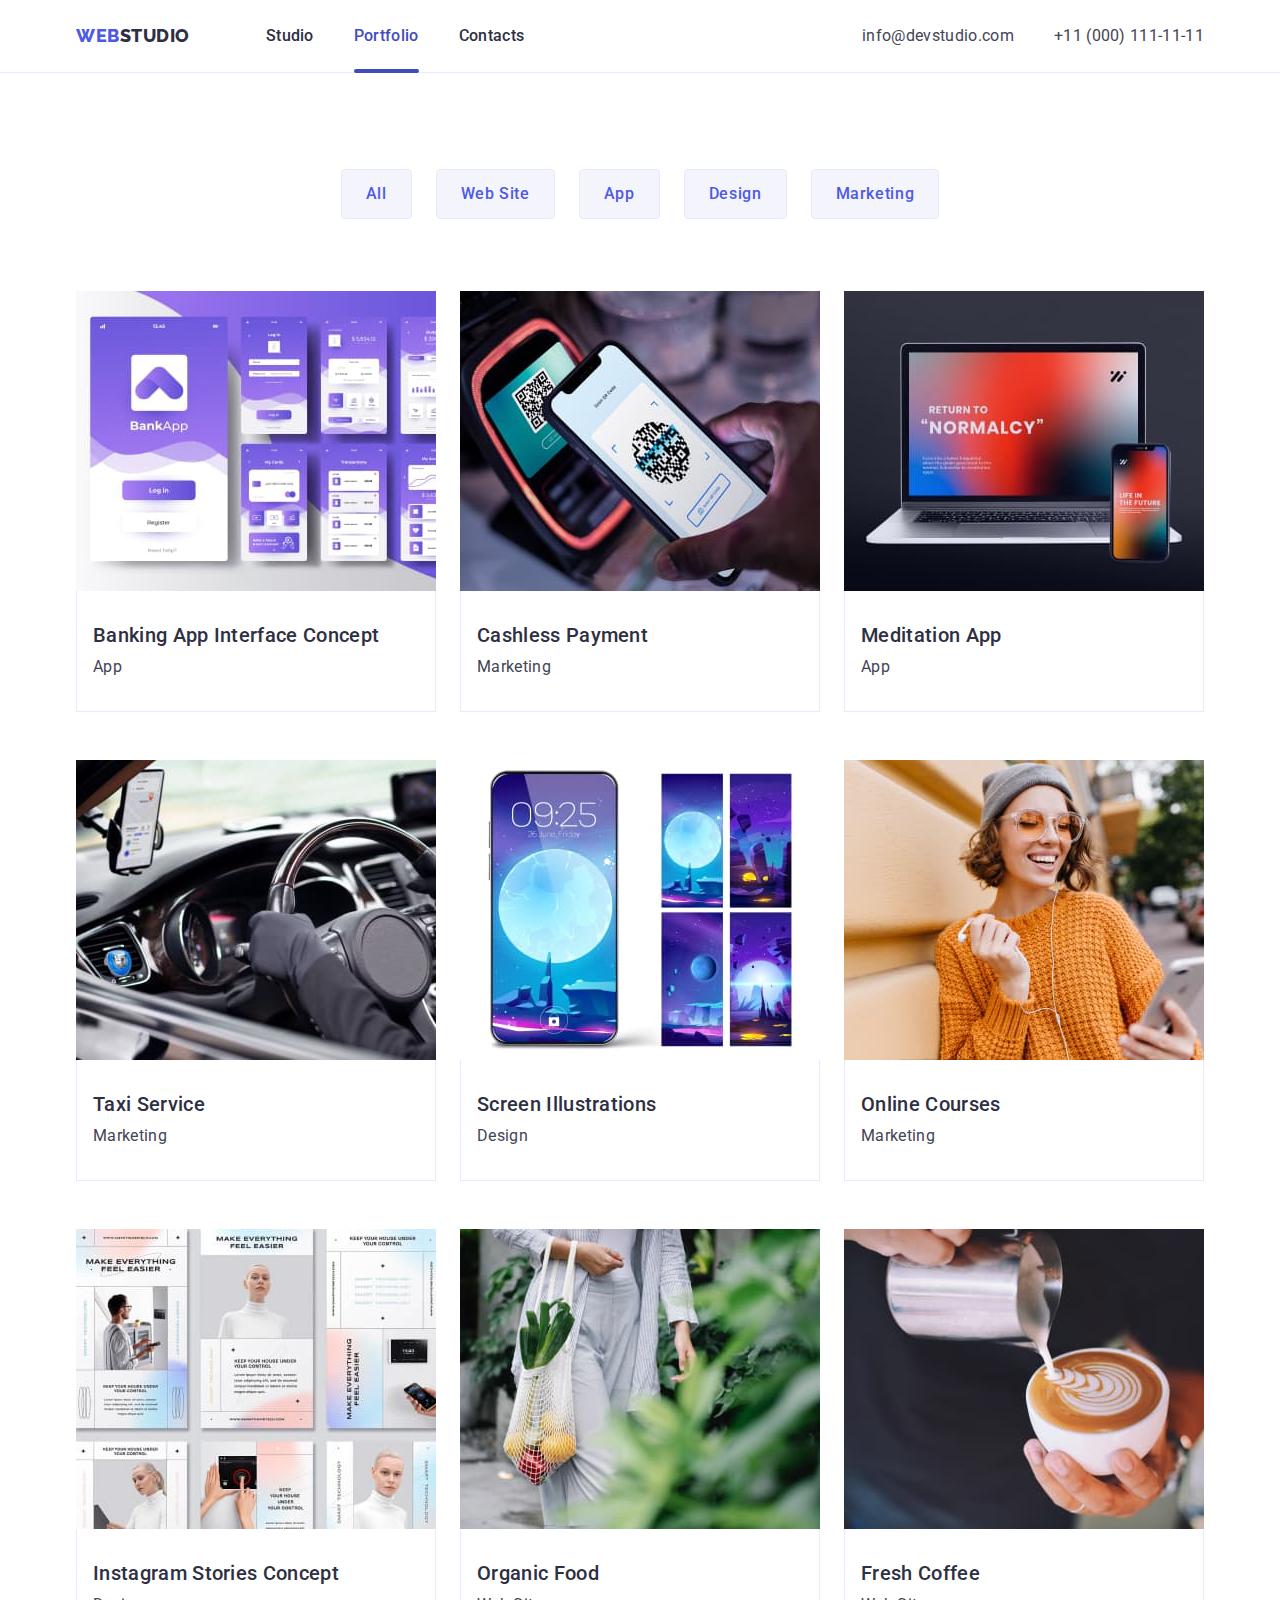
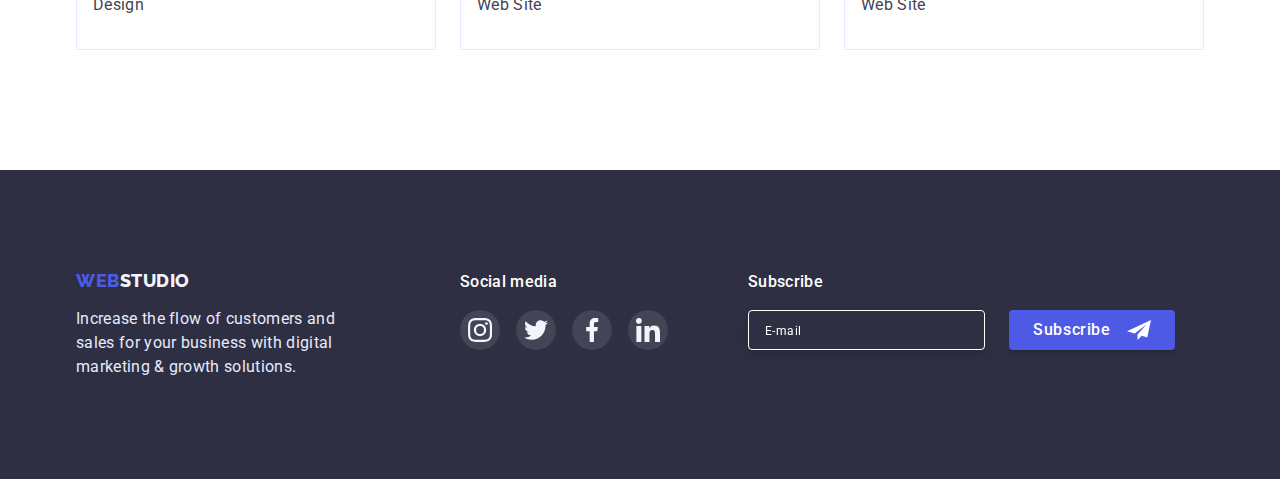
==== portfolio.html @ c6d7f980 "Initial commit" ====
<!DOCTYPE html>
<html lang="en">
  <head>
    <meta charset="UTF-8" />
    <meta http-equiv="X-UA-Compatible" content="IE=edge" />
    <meta name="viewport" content="width=device-width, initial-scale=1.0" />
    <title>Portfolio</title>
    <link rel="preconnect" href="https://fonts.googleapis.com" />
    <link rel="preconnect" href="https://fonts.gstatic.com" crossorigin />
    <link
      href="https://fonts.googleapis.com/css2?family=Raleway:wght@800&family=Roboto:wght@400;500;700&display=swap"
      rel="stylesheet"
    />
    <link
      rel="stylesheet"
      href="https://cdnjs.cloudflare.com/ajax/libs/modern-normalize/1.1.0/modern-normalize.min.css"
    />
    <link rel="stylesheet" href="./css/slyles.css" />
  </head>
  <body>
    <!-- Page header -->
    <header class="page-header">
      <div class="container header-container">
        <nav class="header-nav">
          <a class="logo link" href="./index.html">
            Web <span class="header-logo-color">Studio</span></a
          >
          <ul class="navi-list list">
            <li class="navi-item">
              <a class="navi-link link" href="./index.html">Studio</a>
            </li>
            <li class="navi-item">
              <a class="navi-link link current" href="./portfolio.html"
                >Portfolio</a
              >
            </li>
            <li class="navi-item">
              <a class="navi-link link" href="">Contacts</a>
            </li>
          </ul>
        </nav>
        <address class="address">
          <ul class="address-list list">
            <li>
              <a class="header-mailtel link" href="mailto:info@devstudio.com"
                >info@devstudio.com</a
              >
            </li>
            <li>
              <a class="header-mailtel link" href="tel:+110001111111"
                >+11 (000) 111-11-11</a
              >
            </li>
          </ul>
        </address>
      </div>
    </header>

    <!-- Main contant -->

    <!-- Section project-list -->

    <main>
      <section class="project-box">
        <div class="container">
          <h1 hidden>Our project-list</h1>
          <ul class="button-list list">
            <li class="button-item">
              <button class="btn" type="button">All</button>
            </li>
            <li class="button-item">
              <button class="btn" type="button">Web Site</button>
            </li>
            <li class="button-item">
              <button class="btn" type="button">App</button>
            </li>
            <li class="button-item">
              <button class="btn" type="button">Design</button>
            </li>
            <li class="button-item">
              <button class="btn" type="button">Marketing</button>
            </li>
          </ul>
          <ul class="project-list list">
            <li class="project-item">
              <a class="project-link link" href="">
                <div class="project-img-box">
                  <img
                    src="./images/Banking-app-interface-concept.jpg"
                    alt="our projects"
                    width="360"
                    height="300"
                  />
                  <p class="ovarlay">
                    14 Stylish and User-Friendly App Design Concepts · Task
                    Manager App · Calorie Tracker App · Exotic Fruit Ecommerce
                    App · Cloud Storage App
                  </p>
                </div>
                <div class="project-container">
                  <h2 class="project-title">Banking App Interface Concept</h2>
                  <p class="project-text">App</p>
                </div>
              </a>
            </li>
            <li class="project-item">
              <a class="project-link link" href="">
                <div class="project-img-box">
                  <img
                    src="./images/Cashless-payment.jpg"
                    alt="our projects"
                    width="360"
                    height="300"
                  />
                  <p class="ovarlay">
                    14 Stylish and User-Friendly App Design Concepts · Task
                    Manager App · Calorie Tracker App · Exotic Fruit Ecommerce
                    App · Cloud Storage App
                  </p>
                </div>
                <div class="project-container">
                  <h2 class="project-title">Cashless Payment</h2>
                  <p class="project-text">Marketing</p>
                </div>
              </a>
            </li>
            <li class="project-item">
              <a class="project-link link" href="">
                <div class="project-img-box">
                  <img
                    src="./images/Meditaion-app.jpg"
                    alt="our projects"
                    width="360"
                    height="300"
                  />
                  <p class="ovarlay">
                    14 Stylish and User-Friendly App Design Concepts · Task
                    Manager App · Calorie Tracker App · Exotic Fruit Ecommerce
                    App · Cloud Storage App
                  </p>
                </div>
                <div class="project-container">
                  <h2 class="project-title">Meditation App</h2>
                  <p class="project-text">App</p>
                </div>
              </a>
            </li>
            <li class="project-item">
              <a class="project-link link" href="">
                <div class="project-img-box">
                  <img
                    src="./images/Taxi-service.jpg"
                    alt="our projects"
                    width="360"
                    height="300"
                  />
                  <p class="ovarlay">
                    14 Stylish and User-Friendly App Design Concepts · Task
                    Manager App · Calorie Tracker App · Exotic Fruit Ecommerce
                    App · Cloud Storage App
                  </p>
                </div>
                <div class="project-container">
                  <h2 class="project-title">Taxi Service</h2>
                  <p class="project-text">Marketing</p>
                </div>
              </a>
            </li>
            <li class="project-item">
              <a class="project-link link" href="">
                <div class="project-img-box">
                  <img
                    src="./images/Screen-illustrations.jpg"
                    alt="our projects"
                    width="360"
                    height="300"
                  />
                  <p class="ovarlay">
                    14 Stylish and User-Friendly App Design Concepts · Task
                    Manager App · Calorie Tracker App · Exotic Fruit Ecommerce
                    App · Cloud Storage App
                  </p>
                </div>
                <div class="project-container">
                  <h2 class="project-title">Screen Illustrations</h2>
                  <p class="project-text">Design</p>
                </div>
              </a>
            </li>
            <li class="project-item">
              <a class="project-link link" href="">
                <div class="project-img-box">
                  <img
                    src="./images/Online-courses.jpg"
                    alt="our projects"
                    width="360"
                    height="300"
                  />
                  <p class="ovarlay">
                    14 Stylish and User-Friendly App Design Concepts · Task
                    Manager App · Calorie Tracker App · Exotic Fruit Ecommerce
                    App · Cloud Storage App
                  </p>
                </div>
                <div class="project-container">
                  <h2 class="project-title">Online Courses</h2>
                  <p class="project-text">Marketing</p>
                </div>
              </a>
            </li>
            <li class="project-item">
              <a class="project-link link" href="">
                <div class="project-img-box">
                  <img
                    src="./images/Instagram-stories-concept.jpg"
                    alt="our projects"
                    width="360"
                    height="300"
                  />
                  <p class="ovarlay">
                    14 Stylish and User-Friendly App Design Concepts · Task
                    Manager App · Calorie Tracker App · Exotic Fruit Ecommerce
                    App · Cloud Storage App
                  </p>
                </div>
                <div class="project-container">
                  <h2 class="project-title">Instagram Stories Concept</h2>
                  <p class="project-text">Design</p>
                </div>
              </a>
            </li>
            <li class="project-item">
              <a class="project-link link" href="">
                <div class="project-img-box">
                  <img
                    src="./images/Organic-food.jpg"
                    alt="our projects"
                    width="360"
                    height="300"
                  />
                  <p class="ovarlay">
                    14 Stylish and User-Friendly App Design Concepts · Task
                    Manager App · Calorie Tracker App · Exotic Fruit Ecommerce
                    App · Cloud Storage App
                  </p>
                </div>
                <div class="project-container">
                  <h2 class="project-title">Organic Food</h2>
                  <p class="project-text">Web Site</p>
                </div>
              </a>
            </li>
            <li class="project-item">
              <a class="project-link link" href="">
                <div class="project-img-box">
                  <img
                    src="./images/Fresh-coffee.jpg"
                    alt="our projects"
                    width="360"
                    height="300"
                  />
                  <p class="ovarlay">
                    14 Stylish and User-Friendly App Design Concepts · Task
                    Manager App · Calorie Tracker App · Exotic Fruit Ecommerce
                    App · Cloud Storage App
                  </p>
                </div>
                <div class="project-container">
                  <h2 class="project-title">Fresh Coffee</h2>
                  <p class="project-text">Web Site</p>
                </div>
              </a>
            </li>
          </ul>
        </div>
      </section>
    </main>

    <!-- footer -->

    <footer class="footer footer-box">
      <div class="container footer-container">
        <div class="logo-container">
          <a class="logo link" href="./index.html">
            Web<span class="footer-logo-color">Studio</span></a
          >
          <p class="footer-text">
            Increase the flow of customers and sales for your business with
            digital marketing & growth solutions.
          </p>
        </div>
        <div class="soc-container">
          <h3 class="footer-soc-title">Social media</h3>
          <ul class="footer-soc-list list">
            <li class="footer-soc-item">
              <a href="" class="footer-soc-link link">
                <svg width="24" height="24" class="footer-soc-icon">
                  <use href="./images/icons.svg#icon-instagram"></use>
                </svg>
              </a>
            </li>
            <li class="footer-soc-item">
              <a href="" class="footer-soc-link link">
                <svg width="24" height="24" class="footer-soc-icon">
                  <use href="./images/icons.svg#icon-twitter"></use>
                </svg>
              </a>
            </li>
            <li class="footer-soc-item">
              <a href="" class="footer-soc-link link">
                <svg width="24" height="24" class="footer-soc-icon">
                  <use href="./images/icons.svg#icon-facebook"></use>
                </svg>
              </a>
            </li>
            <li class="footer-soc-item">
              <a href="" class="footer-soc-link link">
                <svg width="24" height="24" class="footer-soc-icon">
                  <use href="./images/icons.svg#icon-linkedin"></use>
                </svg>
              </a>
            </li>
          </ul>
        </div>
        <div class="mailing-container">
          <h3 class="mailing-title">Subscribe</h3>
          <form class="mailing-form">
            <div class="mailing-field">
              <label for="user-email" class="mailing-label-text"></label>
              <input
                type="text"
                placeholder="E-mail"
                class="mailing-input"
                name="user-email"
                id="user-email"
                aria-label="user-email-footer"
              />
            </div>
            <div class="mailing-wrap">
              <button type="submit" class="mailing-send-btn">
                Subscribe
                <svg class="mailing-btn-icon" width="24" height="24">
                  <use href="./images/icons.svg#icon-footericon"></use>
                </svg>
              </button>
            </div>
          </form>
        </div>
      </div>
    </footer>
  </body>
</html>
---- css/slyles.css ----
/**------------- variable list ------------**/

:root {
  --iris-primary-brand: #4d5ae5;
  --ocean-pressed-state: #404bbf;
  --navy-blue-dark: #2e2f42;
  --green-success: #31d0aa;
  --slate-text: #434455;
  --light-slate-subtle-text: #8e8f99;
  --cornflower-accent: #e7e9fc;
  --cloud-light: #f4f4fd;
  --navy-blue-modal-overlay: #2e2f42;
  --grey-hero-background: #2e2f42;
  --text-white-background: #ffffff;
  --timing-function: 250ms cubic-bezier(0.4, 0, 0.2, 1);
}

img {
  width: 100%;
  height: auto;
  display: block;
}

ul,
p,
h1,
h2,
h3,
h4,
h5,
h6 {
  margin: 0;
  padding: 0;
}

button {
  cursor: pointer;
  font-family: inherit;
}

body {
  background-color: var(--text-white);
  font-family: "Roboto", sans-serif;
  color: var(--slate-text);
  letter-spacing: 0.02em;
}

.section {
  padding: 120px 0;
}

.container {
  max-width: 1158px;
  padding-left: 15px;
  padding-right: 15px;
  margin: 0 auto;
  /* outline: 2px solid red; */
}

.list {
  list-style: none;
}

.link {
  text-decoration: none;
}

.visually-hidden {
  position: absolute;
  width: 1px;
  height: 1px;
  margin: -1px;
  border: 0;
  padding: 0;

  white-space: nowrap;
  clip-path: inset(100%);
  clip: rect(0 0 0 0);
  overflow: hidden;
}

/**---------------- header ----------------**/

.page-header {
  padding-top: 24px;
  padding-bottom: 24px;
  border-bottom: 1px solid var(--cornflower-accent);
}

.header-container {
  display: flex;
  align-items: center;
  justify-content: space-between;
}

.logo {
  font-family: "Raleway", sans-serif;
  font-weight: 800;
  font-size: 18px;
  line-height: 1.17;
  display: flex;
  letter-spacing: 0.03em;
  text-transform: uppercase;
  color: var(--iris-primary-brand);
  margin-right: 76px;
}

.header-logo-color {
  color: var(--navy-blue-dark);
}

.header-nav {
  display: flex;
  align-items: center;
}

.navi-list {
  display: flex;
  gap: 40px;
}

.navi-link {
  position: relative;
  display: block;
  font-weight: 500;
  font-size: 16px;
  line-height: 1.5;
  color: var(--navy-blue-dark);
  transition: color var(--timing-function);
}

.navi-link.current {
  color: var(--ocean-pressed-state);
}

.navi-link.current::after {
  position: absolute;
  content: "";
  left: 0;
  bottom: -25px;
  width: 100%;
  height: 4px;
  background-color: currentColor;
  border-radius: 2px;
}

.navi-link:hover,
.navi-link:focus {
  color: var(--ocean-pressed-state);
}

.address {
  font-style: normal;
  color: var(--slate-text);
}

.address-list {
  display: flex;
  gap: 40px;
}

.header-mailtel {
  font-weight: 400;
  font-size: 16px;
  line-height: 1.5;
  color: inherit;
  transition: color var(--timing-function);
}

.header-mailtel:hover,
.header-mailtel:focus {
  color: var(--ocean-pressed-state);
}

/**--------------- hero ---------------**/

.hero {
  max-width: 1440px;
  background-color: var(--grey-hero-background);
  background-image: linear-gradient(
      rgba(46, 47, 66, 0.7),
      rgba(46, 47, 66, 0.7)
    ),
    url(../images/hero-image.jpeg);
  background-repeat: no-repeat;
  background-position: center;
  background-size: cover;
  margin: 0 auto;
}

.hero-container {
  padding-top: 188px;
  padding-bottom: 188px;
}

.main-title {
  max-width: 496px;
  font-size: 56px;
  line-height: 1.07;
  text-align: center;
  color: var(--text-white-background);
  margin: 0 auto;
}

.hero-btn {
  min-width: 169px;
  font-weight: 500;
  font-size: 16px;
  line-height: 1.5;
  display: flex;
  align-items: center;
  letter-spacing: 0.04em;
  color: var(--text-white-background);
  background-color: var(--iris-primary-brand);
  margin: 0 auto;
  padding: 16px 32px;
  gap: 10px;
  box-shadow: 0px 4px 4px rgba(0, 0, 0, 0.15);
  border-radius: 4px;
  margin-top: 48px;
  border: none;
  transition: background-color var(--timing-function);
}

.hero-btn:hover,
.hero-btn:focus {
  background-color: var(--ocean-pressed-state);
}

/**------------ advantage -----------------**/

.advantage {
  padding-bottom: 0;
}

.advantage-title {
  font-weight: 500;
  font-size: 20px;
  line-height: 1.2;
  color: var(--navy-blue-dark);
  margin-top: 8px;
  margin-bottom: 8px;
}

.advantage-list {
  display: flex;
  justify-content: center;
  align-items: center;
  gap: 24px;
}

.advantage-soc-item {
  display: block;
  flex-basis: calc((100% - 72px) / 4);
}

.advantage-text {
  font-size: 16px;
  line-height: 1.5;
}

.advantage-soc-link {
  height: 112px;
  background-color: var(--cloud-light);
  display: flex;
  align-items: center;
  justify-content: center;
  border-radius: 4px;
}

/**--------------- examples ------------**/

.examples-top-title {
  font-size: 36px;
  line-height: 1.11;
  text-align: center;
  text-transform: capitalize;
  color: var(--navy-blue-dark);
  margin-bottom: 72px;
}

.examples-list {
  display: flex;
  flex-wrap: wrap;
  gap: 24px;
}

.examples-item {
  flex-basis: calc((100% - 48px) / 3);
}

/**---------------- team ------------------**/

.team {
  background-color: var(--cloud-light);
  margin: 0 auto;
}

.team-container {
  padding: 32px 16px;
}

.team-top-title {
  font-size: 36px;
  line-height: 1.11;
  text-align: center;
  text-transform: capitalize;
  color: var(--navy-blue-dark);
  margin-bottom: 72px;
}

.team-list {
  display: flex;
  flex-wrap: wrap;
  gap: 24px;
}

.team-title {
  font-weight: 500;
  font-size: 20px;
  line-height: 1.2;
  text-align: center;
  color: var(--navy-blue-dark);
  margin-bottom: 8px;
}

.team-text {
  font-size: 16px;
  line-height: 1.5;
  text-align: center;
  margin-bottom: 8px;
}

.team-item {
  flex-basis: calc((100% - 72px) / 4);
  background-color: var(--text-white-background);
  box-shadow: 0px 1px 6px rgba(46, 47, 66, 0.08),
    0px 1px 1px rgba(46, 47, 66, 0.16), 0px 2px 1px rgba(46, 47, 66, 0.08);
  border-radius: 0px 0px 4px 4px;
}

.team-soc-list {
  display: flex;
  justify-content: center;
  gap: 24px;
}

.team-soc-item {
  width: 40px;
  height: 40px;
  flex-basis: calc((100% - 72px) / 4);
}

.team-soc-link {
  width: 100%;
  height: 100%;
  border-radius: 50%;
  background-color: var(--iris-primary-brand);
  display: flex;
  align-items: center;
  justify-content: center;
  transition: background-color var(--timing-function);
}

.team-soc-link:hover,
.team-soc-link:focus {
  background-color: var(--ocean-pressed-state);
}

/**------------- customers------------- **/

.customers-title {
  font-size: 36px;
  line-height: 1.11;
  text-align: center;
  letter-spacing: 0.02em;
  text-transform: capitalize;
  margin-bottom: 72px;
  color: var(--navy-blue-dark);
}

.customers-list {
  display: flex;
  justify-content: center;
  align-items: center;
  gap: 24px;
}

.customers-item {
  display: inline-block;
  flex-basis: calc((100% - 120px) / 6);
}

.customers-link {
  max-width: 168px;
  height: 88px;
  display: flex;
  box-sizing: border-box;
  align-items: center;
  justify-content: center;
  border: 1px solid var(--light-slate-subtle-text);
  border-radius: 4px;
  background-color: var(--text-white-background);
  padding: 10px;
  margin: 0;
  color: var(--light-slate-subtle-text);
  transition: border-color var(--timing-function), color var(--timing-function);
}

.customers-icon {
  fill: currentColor;
}

.customers-link:hover,
.customers-link:focus {
  border-color: var(--ocean-pressed-state);
  color: var(--ocean-pressed-state);
}

/**------------- footer ---------------**/

.footer {
  background-color: var(--grey-hero-background);
}

.footer-box {
  padding-top: 100px;
  padding-bottom: 100px;
}

.footer-container {
  display: flex;
}

.logo-container {
  max-width: 264px;
  margin-right: 120px;
}

.footer-logo-color {
  color: var(--cloud-light);
}

.footer-text {
  font-size: 16px;
  line-height: 1.5;
  color: var(--cornflower-accent);
  margin-top: 16px;
}

.soc-container {
  max-width: 208px;
  margin-right: 80px;
}

.footer-soc-title {
  font-weight: 500;
  font-size: 16px;
  line-height: 1.5;
  color: var(--text-white-background);
  margin-bottom: 16px;
}

.footer-soc-list {
  display: flex;
  justify-content: center;
  align-items: center;
  gap: 16px;
}

.footer-soc-item {
  width: 40px;
  height: 40px;
  flex-basis: calc((100% - 48px) / 4);
}

.footer-soc-link {
  width: 100%;
  height: 100%;
  border-radius: 50%;
  background-color: var(--slate-text);
  display: flex;
  align-items: center;
  justify-content: center;
}

.footer-soc-icon {
  fill: var(--cloud-light);
  transition: background-color var(--timing-function);
}

.footer-soc-link:hover,
.footer-soc-link:focus {
  background-color: var(--green-success);
}

.mailing-container {
  min-width: 453px;
}

.mailing-form {
  display: flex;
}

.mailing-title {
  font-weight: 500;
  font-size: 16px;
  line-height: 1.5;
  color: var(--text-white-background);
  margin-bottom: 16px;
}

.mailing-input {
  width: 100%;
  height: 40px;
  border: 1px solid #ffffff;
  filter: drop-shadow(0px 4px 4px rgba(0, 0, 0, 0.15));
  border-radius: 4px;
  background-color: var(--grey-hero-background);
  padding: 8px 16px;
  outline: transparent;
}

.mailing-input::placeholder {
  font-size: 12px;
  line-height: 2;
  display: flex;
  align-items: center;
  letter-spacing: 0.04em;
  color: var(--text-white-background);
}

.mailing-wrap {
  position: relative;
}

.mailing-send-btn {
  padding: 8px 24px;
  display: flex;
  align-items: center;
  justify-content: center;
  color: var(--text-white-background);
  background-color: var(--iris-primary-brand);
  font-family: inherit;
  font-size: 16px;
  line-height: 1.5;
  font-weight: 500;
  letter-spacing: 0.04em;
  box-shadow: 0px 4px 4px rgb(0 0 0 / 15%);
  border-radius: 4px;
  border: none;

  transition: background-color var(--timing-function);
  outline: none;
  margin-left: 24px;
}

.mailing-send-btn:hover,
.mailing-send-btn:focus {
  background-color: var(--ocean-pressed-state);
}

.mailing-btn-icon {
  width: 24px;
  height: 24px;
  fill: var(--text-white-background);
  margin-left: 16px;
}

/**------------------ Modal ---------------------**/

.backdrop {
  position: fixed;
  top: 0;
  left: 0;
  z-index: 100;
  width: 100%;
  height: 100%;
  background-color: rgba(46, 47, 66, 0.4);

  transition: opacity var(--timing-function), visibility var(--timing-function);
}

.is-hidden {
  opacity: 0;
  visibility: hidden;
  pointer-events: none;
}

.backdrop.is-hidden .modal {
  transform: translate(-50%, -50%) scale(1.2);
}

.modal {
  position: absolute;
  top: 50%;
  left: 50%;
  transform: translate(-50%, -50%);
  width: 408px;
  height: 584px;
  padding: 24px;
  background-color: #fcfcfc;
  transition: transform var(--timing-function);
}

.modal-close-btn {
  position: absolute;
  top: 24px;
  right: 24px;
  display: flex;
  justify-content: center;
  align-items: center;
  width: 24px;
  height: 24px;
  border-radius: 50%;
  background-color: var(--cornflower-accent);
  border: 1px solid rgba(0, 0, 0, 0.1);
  padding: 0;
  transition: background-color var(--timing-function),
    fill var(--timing-function);
  margin-bottom: 24px;
}

.modal-close-btn:hover,
.modal-close-btn:focus {
  fill: var(--text-white-background);
  background-color: var(--ocean-pressed-state);
}

.modal-title {
  font-weight: 500;
  font-size: 16px;
  line-height: 1.5;
  text-align: center;
  color: var(--navy-blue-dark);
  padding-top: 48px;
  margin-bottom: 16px;
}

.modal-input {
  width: 100%;
  height: 40px;
  border: 1px solid rgba(46, 47, 66, 0.4);
  border-radius: 4px;
  padding-left: 38px;
  padding-top: 11px;
  padding-bottom: 11px;
  outline: transparent;
  background-color: transparent;
  transition: border-color var(--timing-function);
}

.modal-input:focus {
  border-color: var(--iris-primary-brand);
}

.modal-label-text {
  display: block;
  font-size: 12px;
  line-height: 1.17;
  letter-spacing: 0.01em;
  color: var(--light-slate-subtle-text);
  margin-bottom: 4px;
}

.modal-field {
  margin-bottom: 8px;
}

.modal-field:nth-child(4) {
  margin-bottom: 16px;
}

.input-wrap {
  position: relative;
}

.modal-input-icon {
  position: absolute;
  left: 16px;
  top: 50%;
  fill: var(--navy-blue-dark);
  transform: translateY(-50%);
  transition: fill var(--timing-function);
}

.modal-input:focus + .modal-input-icon {
  fill: var(--iris-primary-brand);
}

.modal-textarea {
  display: block;
  width: 100%;
  height: 120px;
  border: 1px solid rgba(46, 47, 66, 0.4);
  border-radius: 4px;
  background-color: transparent;
  resize: none;
  padding: 8px 16px;
  outline: transparent;
}

.modal-textarea::placeholder {
  font-size: 12px;
  line-height: 1.17;
  letter-spacing: 0.04em;
  color: rgba(46, 47, 66, 0.4);
}

.modal-textarea:hover,
.modal-textarea:focus {
  border: 1px solid var(--iris-primary-brand);
  border-radius: 4px;
}

.check-text {
  font-size: 12px;
  line-height: 1.17;
  letter-spacing: 0.04em;
  color: var(--light-slate-subtle-text);
  margin: 0;
}

.check-text::before {
  margin-right: 8px;
  vertical-align: middle;
  display: inline-block;
  content: "";
  width: 16px;
  height: 16px;
  border: 1px solid rgba(46, 47, 66, 0.4);
  border-radius: 2px;
}

.modal-check:checked + .check-text::before {
  background-color: var(--ocean-pressed-state);
  border: none;
  background-image: url(../images/checkicon.svg);
  background-repeat: no-repeat;
  background-position: center;
  fill: var(--cloud-light);
}

.modal-check-link {
  color: var(--iris-primary-brand);
  transition: color var(--timing-function);
}

.modal-check-link:hover,
.modal-check-link:focus {
  color: var(--ocean-pressed-state);
}

.modal-send-btn {
  width: 169px;
  height: 56px;
  background-color: var(--iris-primary-brand);
  box-shadow: 0px 4px 4px rgba(0, 0, 0, 0.15);
  border-radius: 4px;
  color: var(--text-white-background);
  border-color: var(--iris-primary-brand);
  transition: background-color var(--timing-function);
  margin-left: auto;
  margin-right: auto;
  margin-top: 24px;
  display: block;
}

.modal-send-btn:hover,
.modal-send-btn:focus {
  background-color: var(--ocean-pressed-state);
}

/**--------------- Portfolio.html ---------------**/

.project-box {
  padding-top: 96px;
  padding-bottom: 120px;
}

.button-list {
  display: flex;
  margin-bottom: 72px;
  justify-content: center;
  flex-wrap: wrap;
  gap: 24px;
}

.button-item {
  display: flex;
  flex-wrap: wrap;
}

.btn {
  font-weight: 500;
  font-size: 16px;
  line-height: 1.5;
  letter-spacing: 0.04em;
  background-color: var(--cloud-light);
  color: var(--iris-primary-brand);
  display: flex;
  box-sizing: border-box;
  justify-content: center;
  align-items: center;
  padding: 12px 24px;
  border: 1px solid var(--cornflower-accent);
  border-radius: 4px;
  transition: background-color var(--timing-function),
    color var(--timing-function), box-shadow var(--timing-function);
}

.btn:hover,
.btn:focus {
  background-color: var(--ocean-pressed-state);
  color: var(--text-white-background);
  box-shadow: 0px 3px 1px rgba(0, 0, 0, 0.1), 0px 2px 1px rgba(0, 0, 0, 0.08),
    0px 2px 2px rgba(0, 0, 0, 0.12);
}

.project-list {
  display: flex;
  flex-wrap: wrap;
  justify-content: center;
  align-items: center;
  gap: 48px 24px;
  box-sizing: border-box;
}

.project-container {
  padding: 32px 16px;
  border-left: 1px solid var(--cornflower-accent);
  border-right: 1px solid var(--cornflower-accent);
  border-bottom: 1px solid var(--cornflower-accent);
}

.project-list .project-item {
  flex-basis: calc((100% - 48px) / 3);
}

.project-item:hover,
.project-item:focus {
  box-shadow: 0px 1px 6px rgba(46, 47, 66, 0.08),
    0px 1px 1px rgba(46, 47, 66, 0.16), 0px 2px 1px rgba(46, 47, 66, 0.08);
}

.project-title {
  font-weight: 500;
  font-size: 20px;
  line-height: 1.2;
  color: var(--navy-blue-dark);
  margin-bottom: 8px;
}

.project-text {
  font-size: 16px;
  line-height: 1.5;
  color: var(--slate-text);
}

.project-link {
  display: block;
}

.project-img-box {
  position: relative;
  overflow: hidden;
}

.ovarlay {
  position: absolute;
  top: 0;
  left: 0;
  width: 100%;
  height: 100%;
  color: var(--cloud-light);
  font-size: 16px;
  padding: 40px 32px;
  line-height: 1.5;
  overflow-y: auto;

  background-color: var(--iris-primary-brand);
  transition: transform var(--timing-function);
  transform: translateY(100%);
}

.project-link:hover .ovarlay,
.project-link:focus .ovarlay {
  transform: translateY(0%);
}
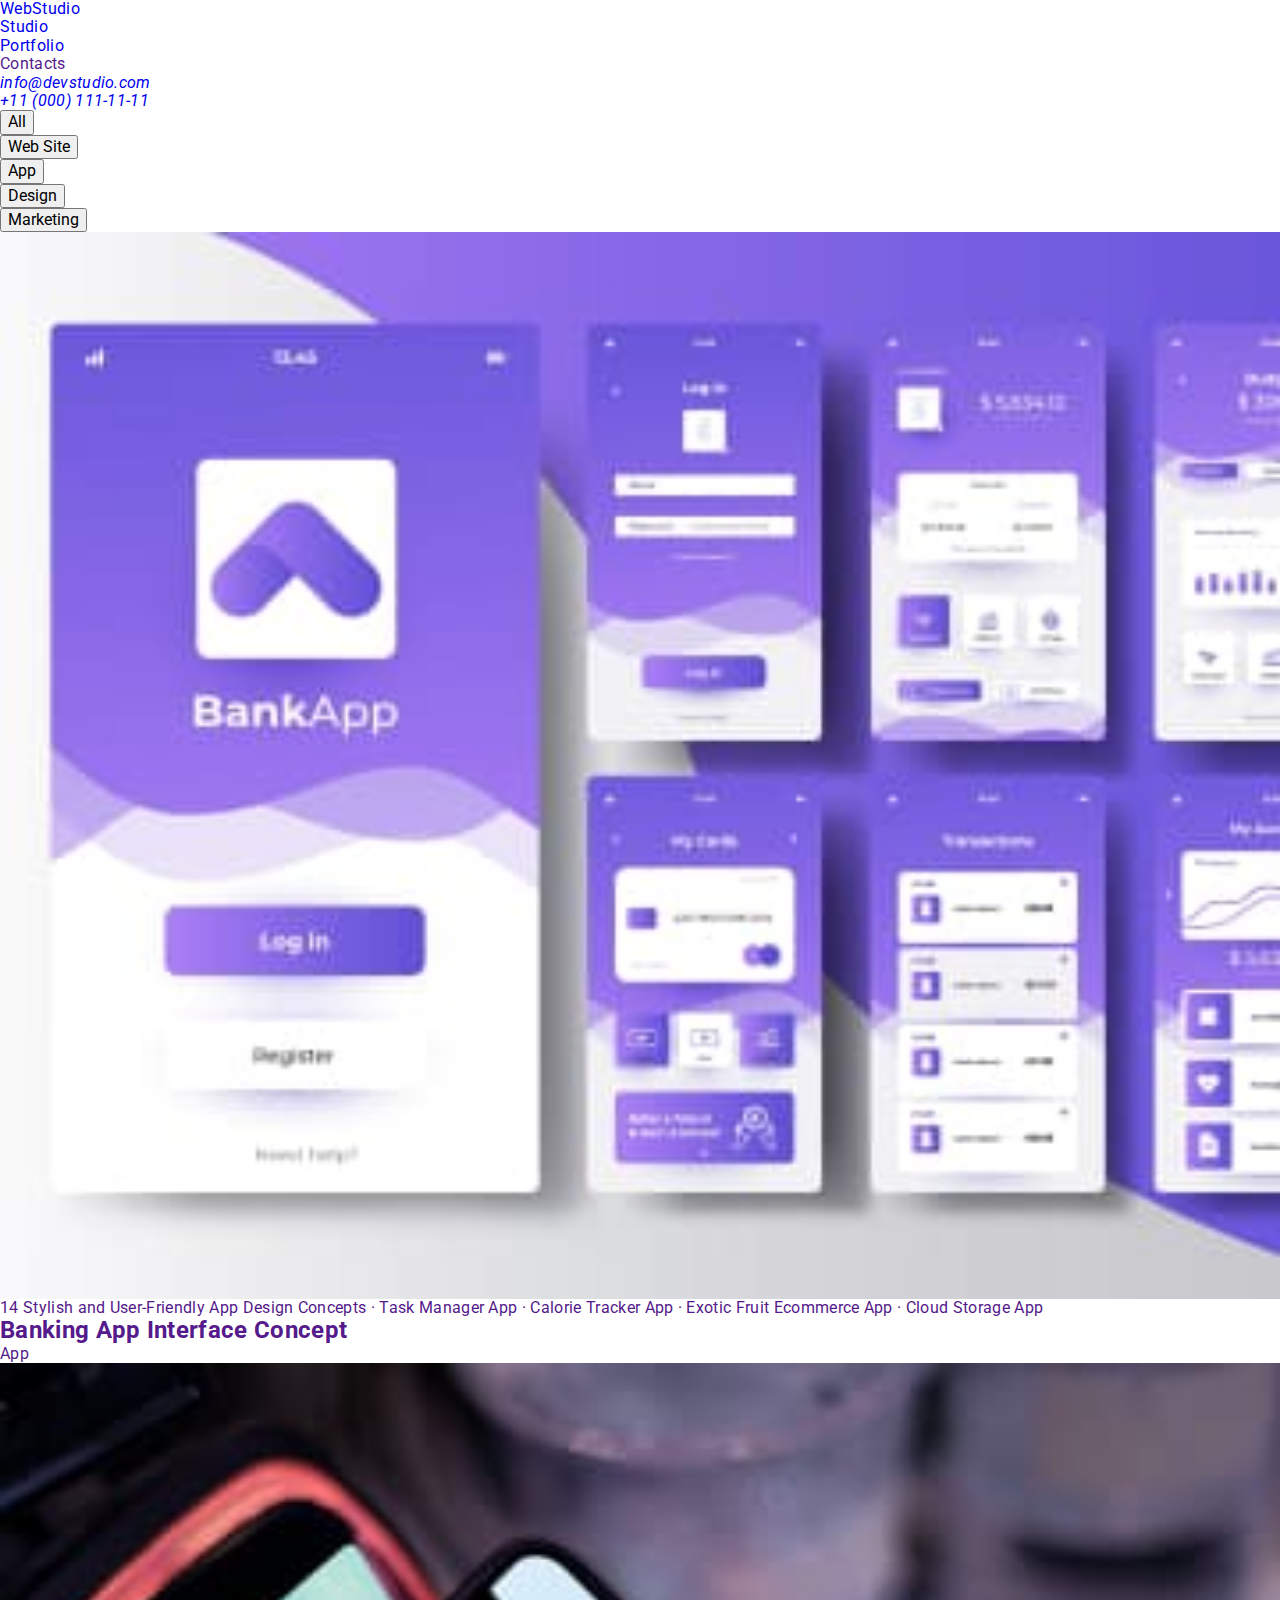
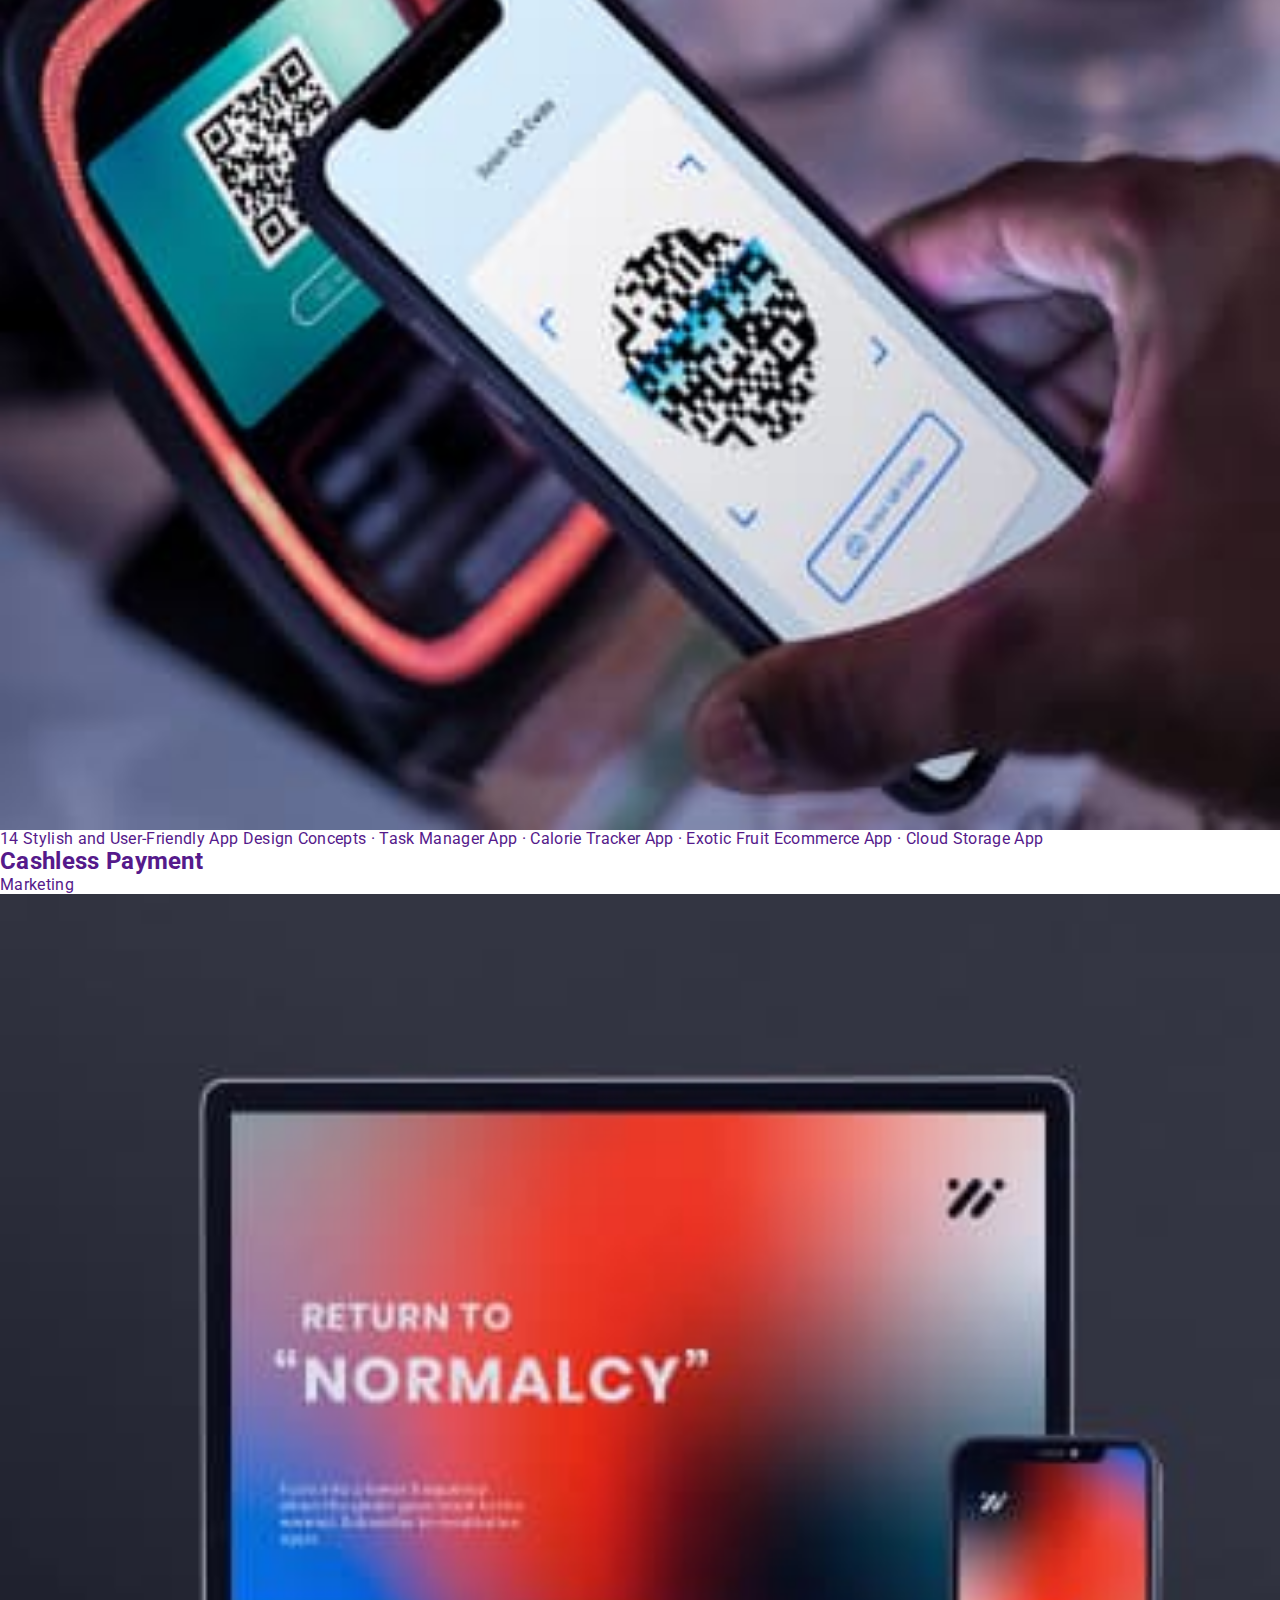
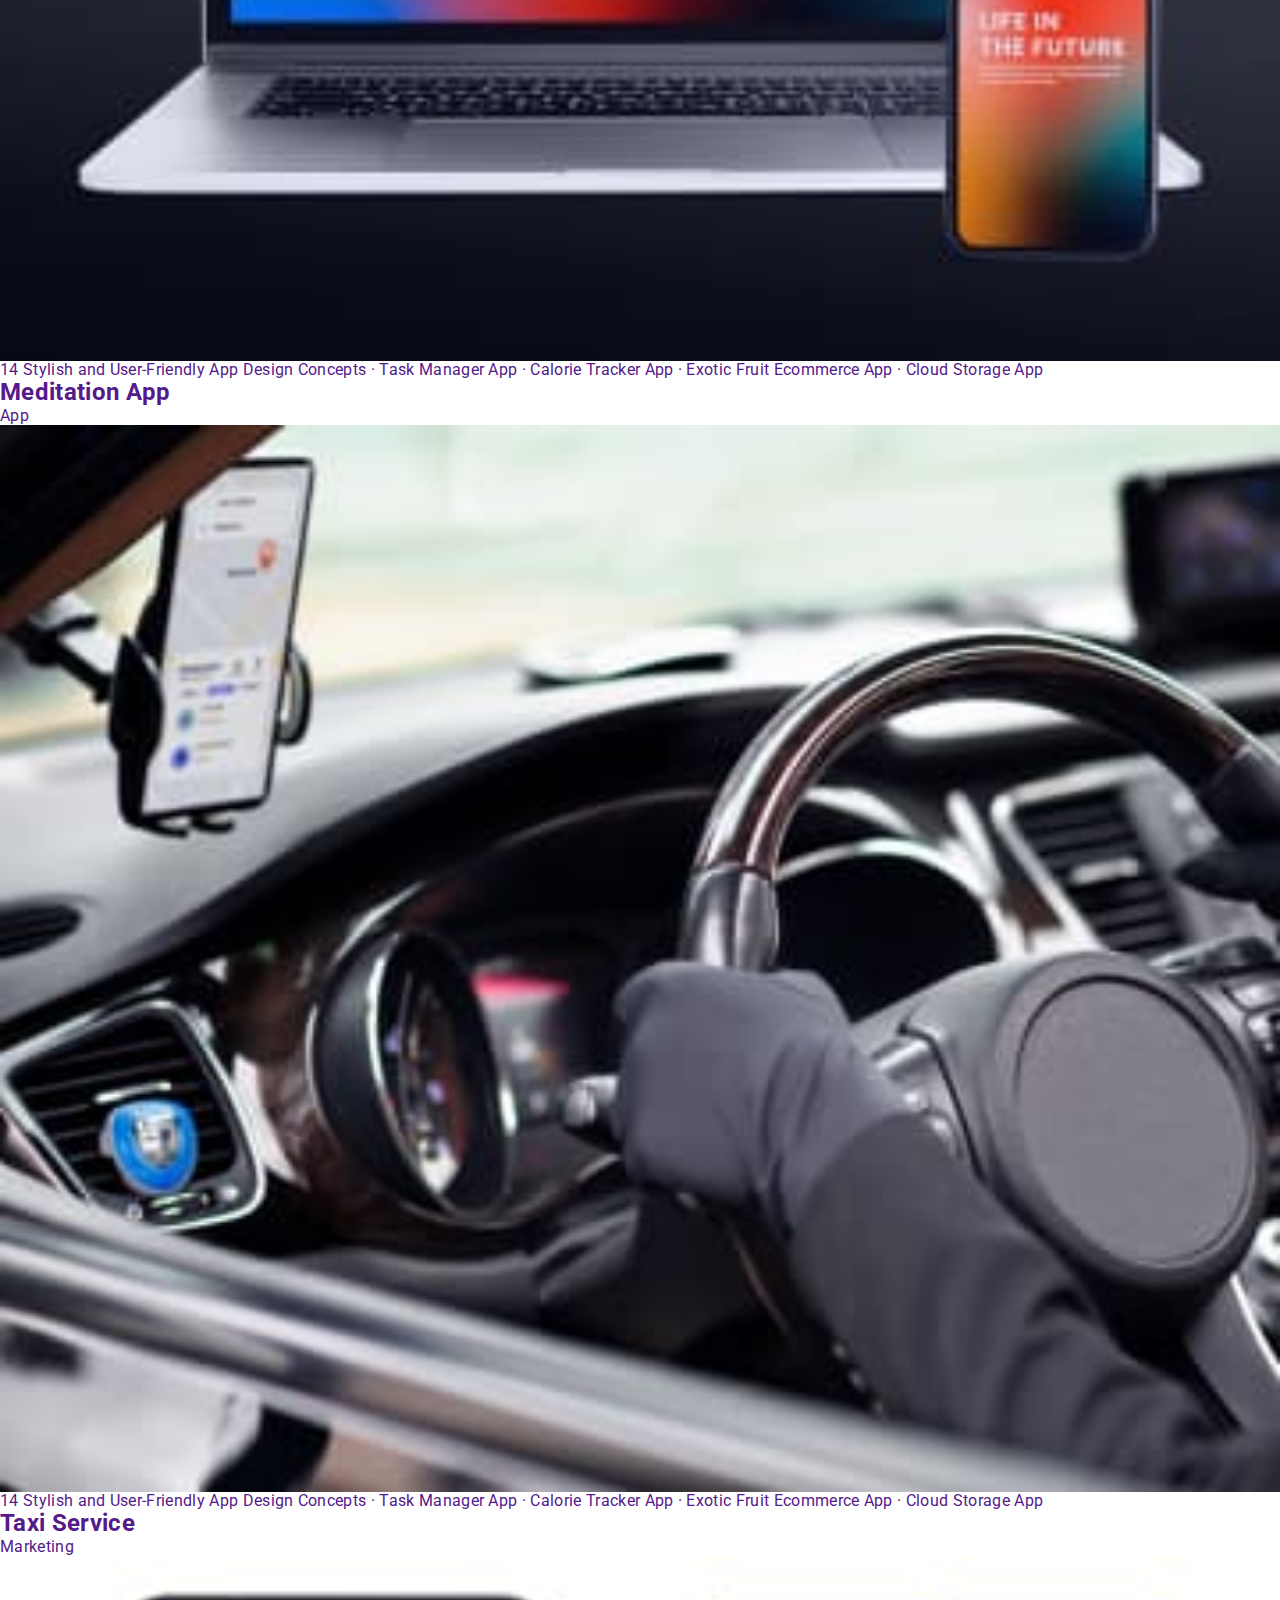
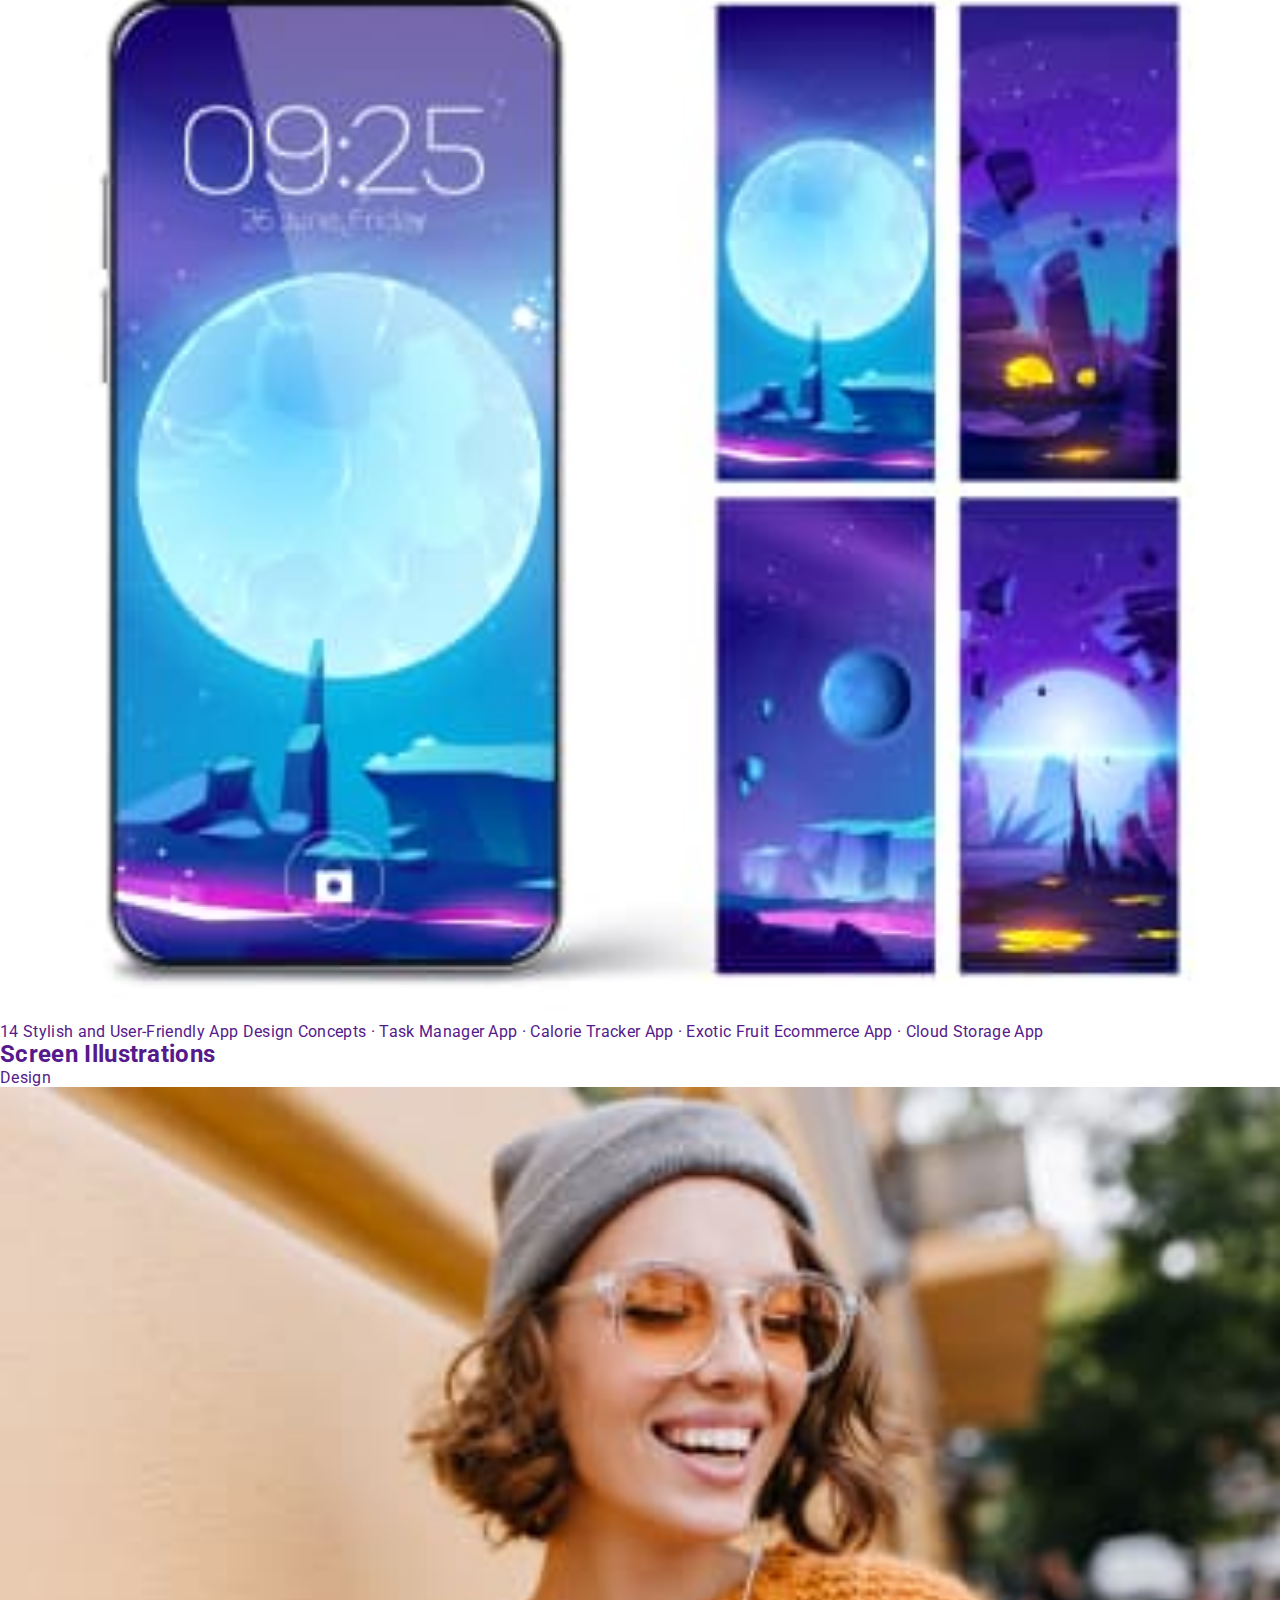
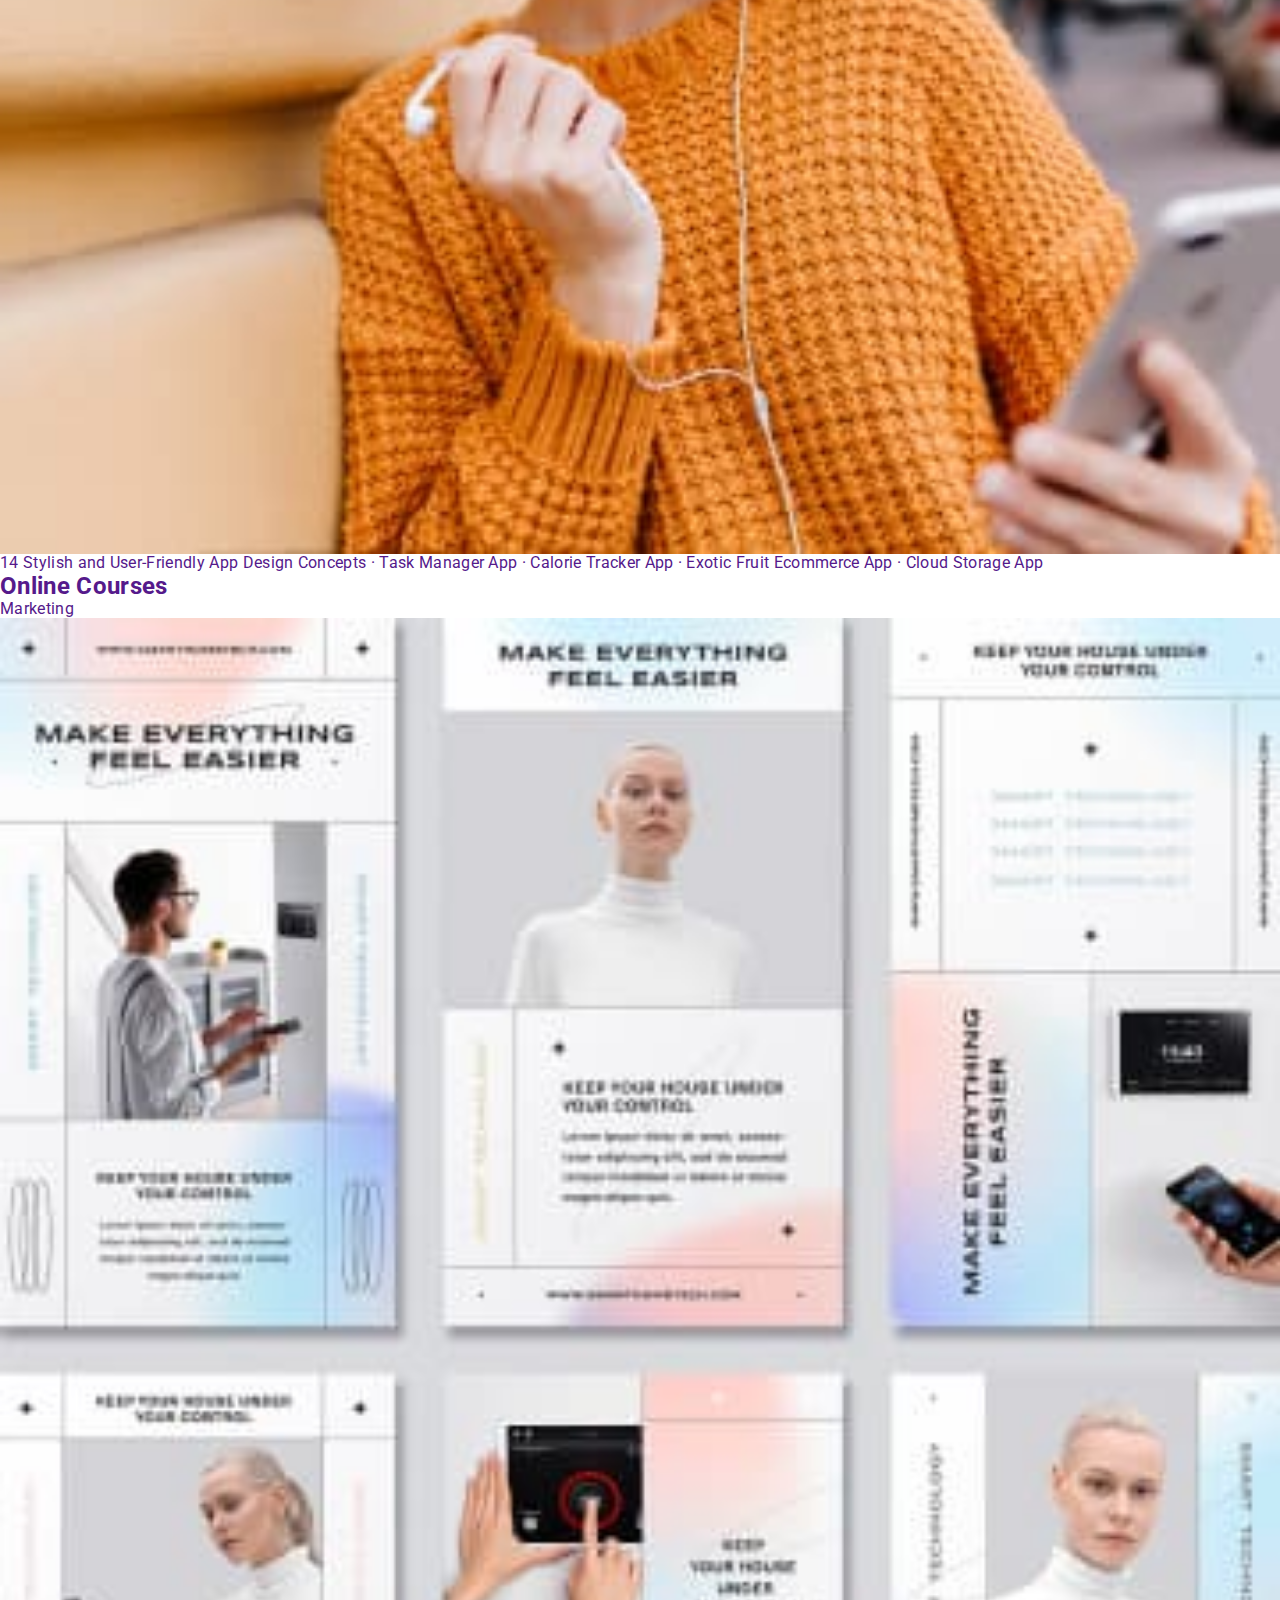
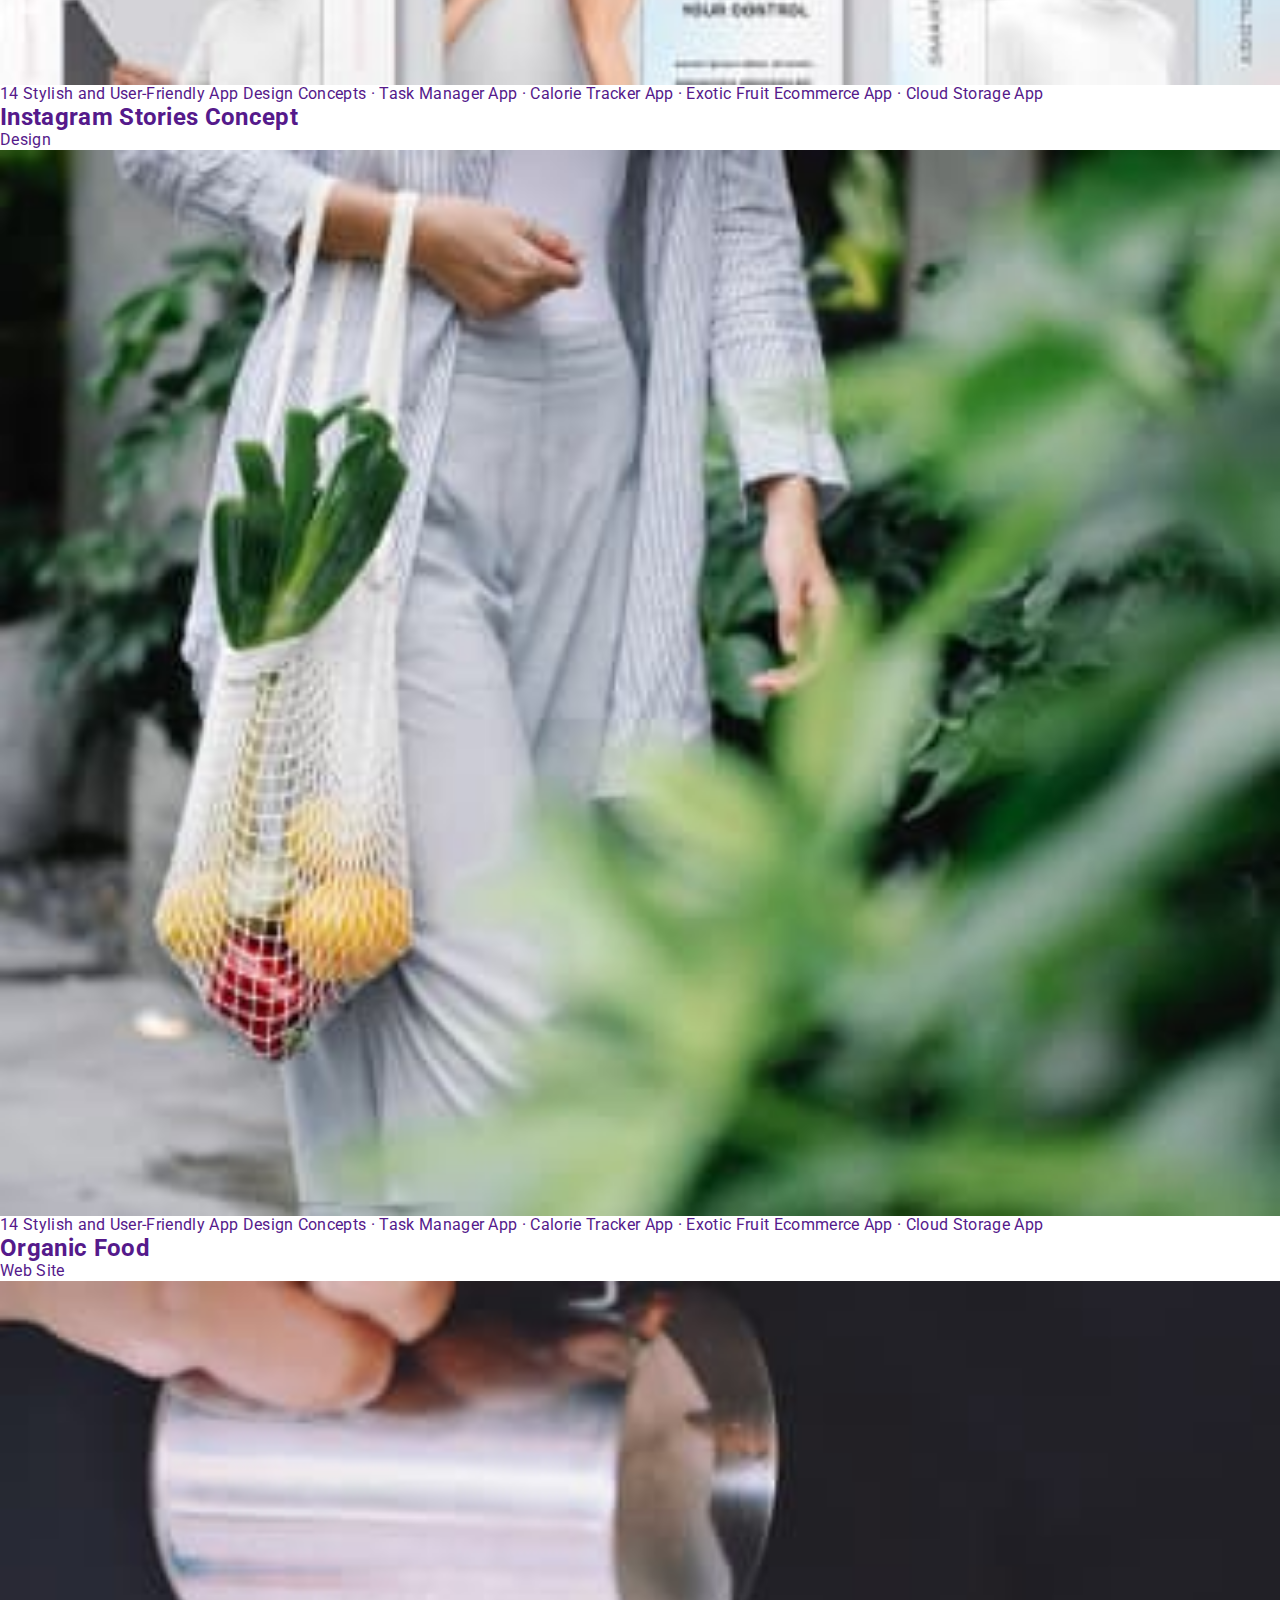
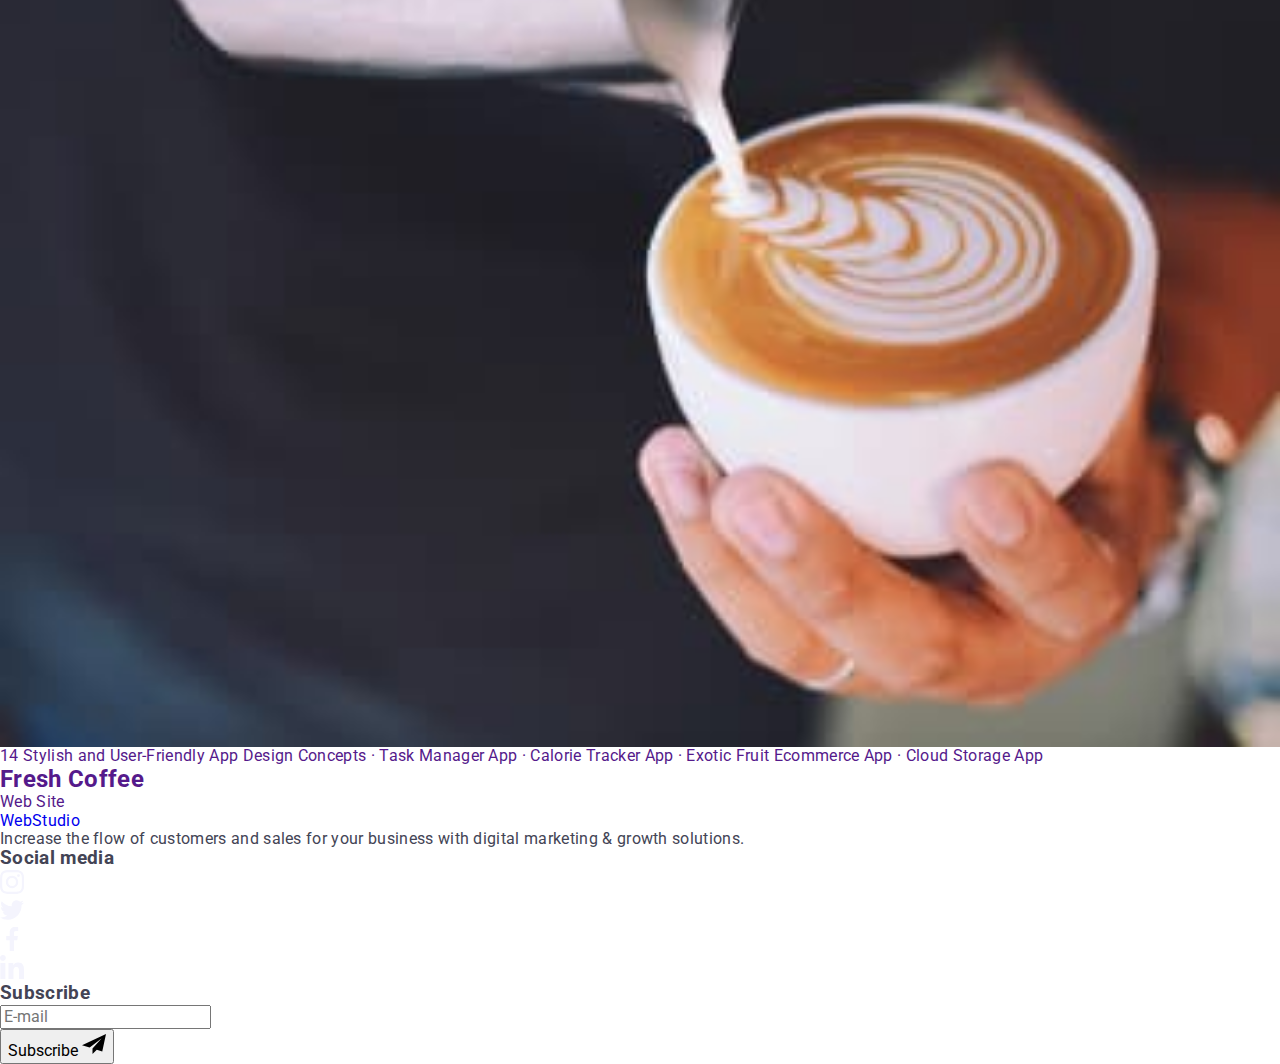
==== commit c8e79525: "mod7 mobile" ====
--- a/portfolio.html
+++ b/portfolio.html
@@ -23,7 +23,7 @@
       <div class="container header-container">
         <nav class="header-nav">
           <a class="logo link" href="./index.html">
-            Web <span class="header-logo-color">Studio</span></a
+            Web<span class="header-logo-color">Studio</span></a
           >
           <ul class="navi-list list">
             <li class="navi-item">
--- a/css/slyles.css
+++ b/css/slyles.css
@@ -43,19 +43,20 @@
   font-family: "Roboto", sans-serif;
   color: var(--slate-text);
   letter-spacing: 0.02em;
+  font-size: 16px;
 }
 
 .section {
-  padding: 120px 0;
-}
-
-.container {
+  padding: 96px 0;
+}
+
+/* .container {
   max-width: 1158px;
   padding-left: 15px;
   padding-right: 15px;
   margin: 0 auto;
-  /* outline: 2px solid red; */
-}
+  
+} */
 
 .list {
   list-style: none;
@@ -81,7 +82,7 @@
 
 /**---------------- header ----------------**/
 
-.page-header {
+/* .page-header {
   padding-top: 24px;
   padding-bottom: 24px;
   border-bottom: 1px solid var(--cornflower-accent);
@@ -170,11 +171,11 @@
 .header-mailtel:hover,
 .header-mailtel:focus {
   color: var(--ocean-pressed-state);
-}
+} */
 
 /**--------------- hero ---------------**/
 
-.hero {
+/* .hero {
   max-width: 1440px;
   background-color: var(--grey-hero-background);
   background-image: linear-gradient(
@@ -229,7 +230,7 @@
 
 /**------------ advantage -----------------**/
 
-.advantage {
+/* .advantage {
   padding-bottom: 0;
 }
 
@@ -270,7 +271,7 @@
 
 /**--------------- examples ------------**/
 
-.examples-top-title {
+/* .examples-top-title {
   font-size: 36px;
   line-height: 1.11;
   text-align: center;
@@ -287,11 +288,11 @@
 
 .examples-item {
   flex-basis: calc((100% - 48px) / 3);
-}
+} */
 
 /**---------------- team ------------------**/
 
-.team {
+/* .team {
   background-color: var(--cloud-light);
   margin: 0 auto;
 }
@@ -365,11 +366,11 @@
 .team-soc-link:hover,
 .team-soc-link:focus {
   background-color: var(--ocean-pressed-state);
-}
+} */
 
 /**------------- customers------------- **/
 
-.customers-title {
+/* .customers-title {
   font-size: 36px;
   line-height: 1.11;
   text-align: center;
@@ -419,7 +420,7 @@
 
 /**------------- footer ---------------**/
 
-.footer {
+/* .footer {
   background-color: var(--grey-hero-background);
 }
 
@@ -565,11 +566,11 @@
   height: 24px;
   fill: var(--text-white-background);
   margin-left: 16px;
-}
+} */
 
 /**------------------ Modal ---------------------**/
 
-.backdrop {
+/* .backdrop {
   position: fixed;
   top: 0;
   left: 0;
@@ -769,11 +770,11 @@
 .modal-send-btn:hover,
 .modal-send-btn:focus {
   background-color: var(--ocean-pressed-state);
-}
+} */
 
 /**--------------- Portfolio.html ---------------**/
 
-.project-box {
+/* .project-box {
   padding-top: 96px;
   padding-bottom: 120px;
 }
@@ -881,7 +882,7 @@
   background-color: var(--iris-primary-brand);
   transition: transform var(--timing-function);
   transform: translateY(100%);
-}
+}  */
 
 .project-link:hover .ovarlay,
 .project-link:focus .ovarlay {
